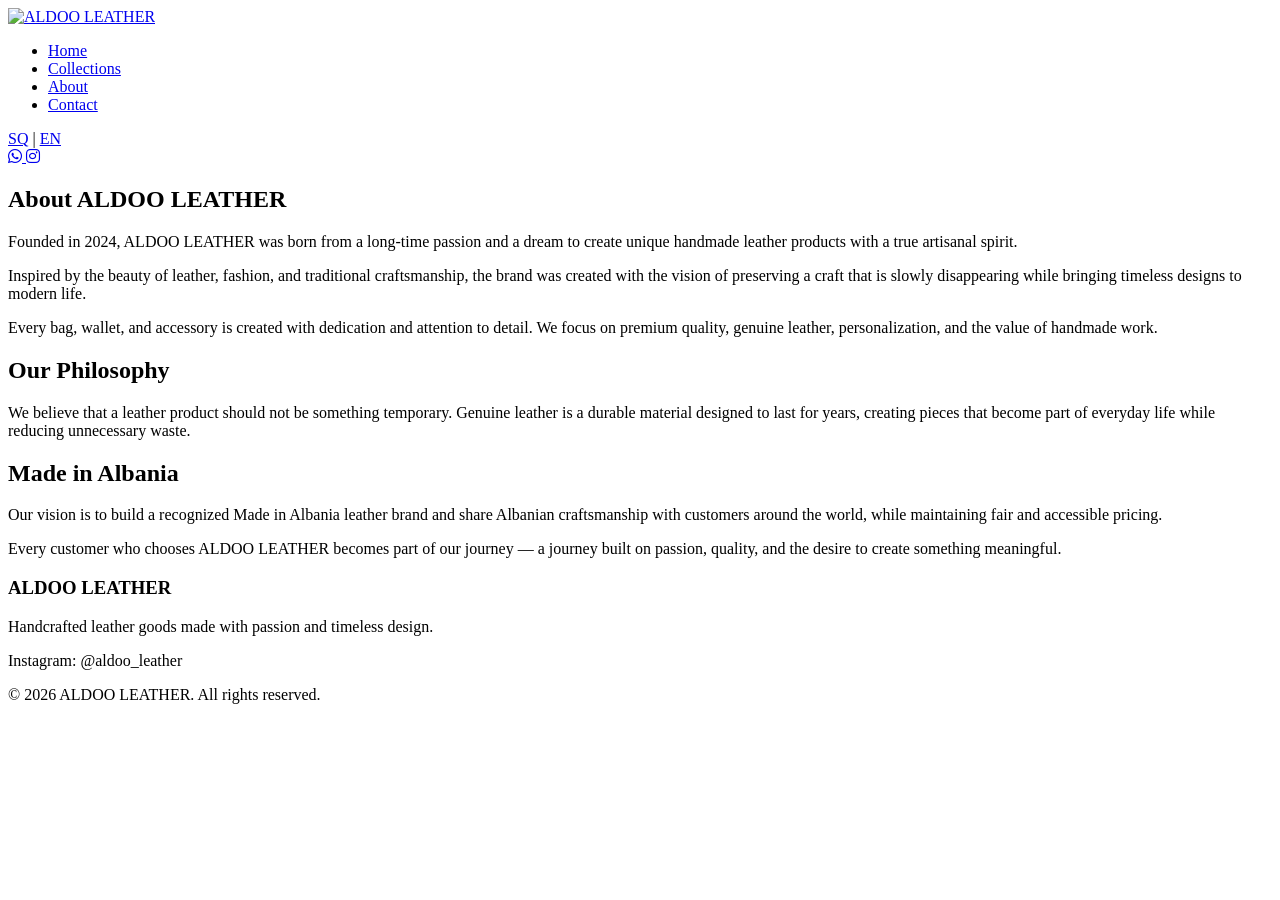
==== about.html @ cb7b9ba0 "Initial ALDOO LEATHER website" ====
<!DOCTYPE html>
<html lang="en">

<head>

<meta charset="UTF-8">
<meta name="viewport" content="width=device-width, initial-scale=1.0">

<title>About — ALDOO LEATHER</title>

<link rel="stylesheet" href="css/style.css">

<link rel="stylesheet" href="https://cdnjs.cloudflare.com/ajax/libs/font-awesome/6.5.0/css/all.min.css">

</head>


<body>


<header class="site-header">

<div class="header-inner">


<a href="index.html" class="logo">
<img src="images/logo.png" alt="ALDOO LEATHER">
</a>



<nav class="main-nav">

<ul>

<li><a href="index.html">Home</a></li>
<li><a href="collections.html">Collections</a></li>
<li><a href="about.html">About</a></li>
<li><a href="contact.html">Contact</a></li>

</ul>

</nav>



<div class="language-switch">

<a href="#" class="active">SQ</a>
<span>|</span>
<a href="#">EN</a>

</div>




<div class="header-icons">

<a href="https://wa.me/355685789000" target="_blank" rel="noopener">
<i class="fa-brands fa-whatsapp"></i>
</a>


<a href="https://instagram.com/aldoo_leather" target="_blank" rel="noopener">
<i class="fa-brands fa-instagram"></i>
</a>


</div>


</div>

</header>





<main>


<section class="about-page">


<div class="container">


<h1>
About ALDOO LEATHER
</h1>



<p>
Founded in 2024, ALDOO LEATHER was born from a long-time passion and a dream to create unique handmade leather products with a true artisanal spirit.
</p>



<p>
Inspired by the beauty of leather, fashion, and traditional craftsmanship, the brand was created with the vision of preserving a craft that is slowly disappearing while bringing timeless designs to modern life.
</p>



<p>
Every bag, wallet, and accessory is created with dedication and attention to detail. We focus on premium quality, genuine leather, personalization, and the value of handmade work.
</p>



<h2>
Our Philosophy
</h2>



<p>
We believe that a leather product should not be something temporary. Genuine leather is a durable material designed to last for years, creating pieces that become part of everyday life while reducing unnecessary waste.
</p>



<h2>
Made in Albania
</h2>



<p>
Our vision is to build a recognized Made in Albania leather brand and share Albanian craftsmanship with customers around the world, while maintaining fair and accessible pricing.
</p>



<p>
Every customer who chooses ALDOO LEATHER becomes part of our journey — a journey built on passion, quality, and the desire to create something meaningful.
</p>



</div>


</section>


</main>





<footer class="site-footer">

<div class="container">


<h3>
ALDOO LEATHER
</h3>


<p>
Handcrafted leather goods made with passion and timeless design.
</p>


<p>
Instagram: @aldoo_leather
</p>


<p>
© 2026 ALDOO LEATHER. All rights reserved.
</p>


</div>

</footer>





<script src="js/products.js"></script>
<script src="js/languages.js"></script>
<script src="js/main.js"></script>



</body>

</html>
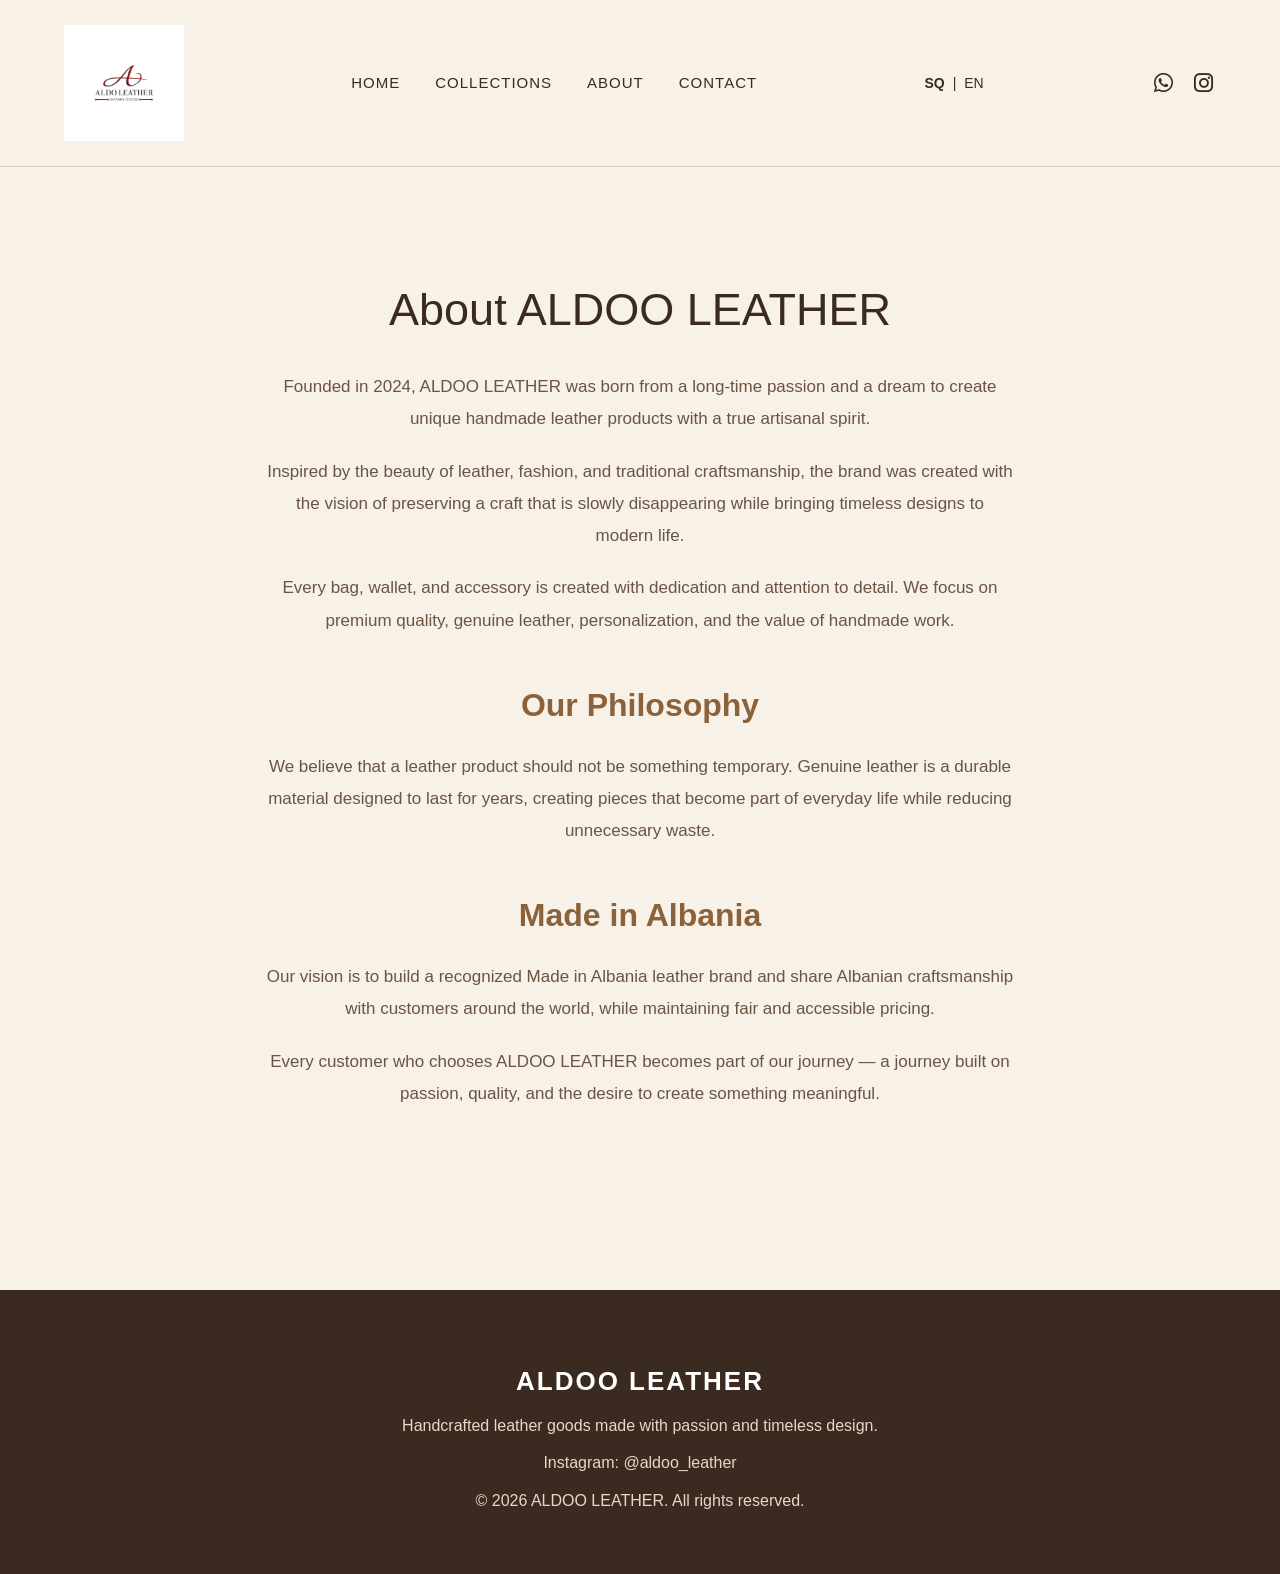
==== commit f95e0cf7: "Fix paths for all pages" ====
--- a/about.html
+++ b/about.html
@@ -8,7 +8,7 @@
 
 <title>About — ALDOO LEATHER</title>
 
-<link rel="stylesheet" href="css/style.css">
+<link rel="stylesheet" href="CSS/style.css">
 
 <link rel="stylesheet" href="https://cdnjs.cloudflare.com/ajax/libs/font-awesome/6.5.0/css/all.min.css">
 
@@ -24,7 +24,7 @@
 
 
 <a href="index.html" class="logo">
-<img src="images/logo.png" alt="ALDOO LEATHER">
+<img src="IMAGES/logo.png" alt="ALDOO LEATHER">
 </a>
 
 
@@ -186,9 +186,9 @@
 
 
 
-<script src="js/products.js"></script>
-<script src="js/languages.js"></script>
-<script src="js/main.js"></script>
+<script src="JS/products.js"></script>
+<script src="JS/languages.js"></script>
+<script src="JS/main.js"></script>
 
 
 
--- a/CSS/style.css
+++ b/CSS/style.css
@@ -0,0 +1,922 @@
+* {
+box-sizing: border-box;
+}
+
+body {
+margin: 0;
+font-family: Arial, sans-serif;
+background: #f7f1e8;
+color: #3b2a20;
+}
+
+.container {
+width: 90%;
+max-width: 1200px;
+margin: auto;
+}
+
+.logo {
+font-size: 28px;
+font-weight: bold;
+}
+
+.logo small {
+display: block;
+font-size: 14px;
+}
+
+.product-grid {
+display: grid;
+grid-template-columns: repeat(3, 1fr);
+gap: 30px;
+}
+
+.product-card img {
+width: 100%;
+height: 350px;
+object-fit: cover;
+}
+
+.product-card {
+background: white;
+padding: 20px;
+border-radius: 10px;
+}
+
+button, a {
+text-decoration: none;
+}
+.site-header {
+padding: 25px 0;
+background: #f7f1e8;
+}
+
+.header-inner {
+width: 90%;
+max-width: 1200px;
+margin: auto;
+display: flex;
+align-items: center;
+justify-content: space-between;
+}
+
+.main-nav ul {
+display: flex;
+gap: 35px;
+list-style: none;
+margin: 0;
+padding: 0;
+}
+
+.main-nav a {
+  color: #3b2a20;
+  font-size: 14px;
+  text-decoration: none;
+  letter-spacing: 2px;
+  text-transform: uppercase;
+  padding: 8px 0;
+  position: relative;
+  transition: 0.3s;
+}
+
+.main-nav a::after {
+  content: "";
+  position: absolute;
+  left: 0;
+  bottom: 0;
+  width: 0;
+  height: 1px;
+  background: #8b6239;
+  transition: 0.3s;
+}
+
+.main-nav a:hover::after {
+  width: 100%;
+}
+
+.main-nav a:hover {
+  color: #8b6239;
+}
+
+.main-nav a:hover,
+.main-nav .active {
+color: #9a6b3f;
+}
+
+.header-icons {
+  display: flex;
+  gap: 15px;
+}
+
+.header-icons a {
+  width: 28px;
+  height: 28px;
+  display: flex;
+  align-items: center;
+  justify-content: center;
+  color: #3b2a20;
+  text-decoration: none;
+  cursor: pointer;
+}
+
+.header-icons i {
+  font-size: 22px;
+}
+.gallery-main img,
+#gallery-main-img {
+width: 100%;
+max-width: 550px;
+height: 550px;
+object-fit: contain;
+}
+#gallery-main-video {
+width: 100%;
+max-width: 550px;
+height: 550px;
+object-fit: contain;
+display: none;
+}
+
+.gallery-thumbs {
+display: flex;
+gap: 10px;
+margin-top: 15px;
+}
+
+.gallery-thumbs img {
+width: 80px;
+height: 80px;
+object-fit: cover;
+cursor: pointer;
+border-radius: 8px;
+}
+.header-icons a svg {
+width: 18px !important;
+height: 18px !important;
+}
+
+.header-icons a {
+width: 25px !important;
+height: 25px !important;
+}
+.pd-contact svg {
+width: 18px !important;
+height: 18px !important;
+}
+
+.pd-contact .btn {
+display: flex;
+align-items: center;
+gap: 10px;
+}
+
+.pd-contact .btn svg {
+flex-shrink: 0;
+}
+.hero {
+min-height: 420px;
+display: flex;
+align-items: center;
+justify-content: center;
+text-align: center;
+background: #f3eadc;
+padding: 50px 20px;
+}
+
+.hero-content {
+max-width: 700px;
+}
+
+.hero h1 {
+font-size: 42px;
+font-weight: 500;
+color: #3b2a20;
+margin-bottom: 15px;
+}
+
+.hero p {
+font-size: 16px;
+line-height: 1.5;
+color: #6b5444;
+margin-bottom: 25px;
+}
+
+.hero-btn {
+  display: inline-block;
+  padding: 16px 45px;
+  background: #3b2a20;
+  color: white;
+  border-radius: 40px;
+  text-decoration: none;
+  font-size: 15px;
+  letter-spacing: 2px;
+  text-transform: uppercase;
+  transition: 0.3s;
+  border: 1px solid #3b2a20;
+}
+.hero-btn:hover {
+  background: transparent;
+  color: #3b2a20;
+}
+
+.hero-btn:hover {
+  background: transparent;
+  color: #3b2a20;
+}
+
+.hero-btn:hover {
+background: #8b6239;
+}
+
+
+.about-home {
+padding: 70px 0;
+text-align: center;
+}
+
+.about-home h2 {
+font-size: 35px;
+font-weight: 500;
+margin-bottom: 20px;
+}
+
+
+.about-home p {
+max-width: 650px;
+margin: auto;
+line-height: 1.8;
+color: #6b5444;
+}
+
+
+.featured {
+padding: 60px 0;
+}
+
+.section-title {
+text-align: center;
+margin-bottom: 40px;
+}
+
+.section-title h2 {
+font-size: 35px;
+font-weight: 500;
+}
+.site-header {
+  background: #f7f1e8;
+  padding: 25px 0;
+  border-bottom: 1px solid rgba(59,42,32,0.15);
+}
+
+.header-inner {
+  width: 90%;
+  max-width: 1200px;
+  margin: auto;
+  display: flex;
+  align-items: center;
+  justify-content: space-between;
+}
+
+
+.logo {
+  color: #3b2a20;
+  text-decoration: none;
+  font-size: 32px;
+  letter-spacing: 3px;
+  font-weight: 600;
+}
+
+
+.logo small {
+  display: block;
+  font-size: 12px;
+  letter-spacing: 5px;
+  text-align: center;
+  margin-top: 5px;
+}
+
+
+.main-nav ul {
+  list-style: none;
+  display: flex;
+  gap: 35px;
+  margin: 0;
+  padding: 0;
+}
+
+
+.main-nav a {
+  color: #3b2a20;
+  text-decoration: none;
+  font-size: 15px;
+  letter-spacing: 1px;
+}
+
+
+.main-nav a:hover {
+  color: #8b6239;
+}
+.header-icons {
+  display: flex;
+  align-items: center;
+  gap: 15px;
+}
+
+.header-icons a {
+  font-size: 12px;
+  color: #3b2a20;
+  text-decoration: none;
+  letter-spacing: 0;
+}
+
+.header-icons a:hover {
+  color: #8b6239;
+}
+.product-grid {
+  display: grid;
+  grid-template-columns: repeat(3, 1fr);
+  gap: 35px;
+  margin-top: 40px;
+}
+
+.product-card {
+  background: transparent;
+  padding: 20px;
+  border-radius: 0;
+  transition: 0.3s;
+  text-align: center;
+}
+
+.product-card:hover {
+  transform: translateY(-5px);
+}
+
+.product-card img {
+  width: 100%;
+  height: 350px;
+  object-fit: cover;
+}
+
+.product-card h3 {
+  color: #3b2a20;
+  font-size: 22px;
+  margin-top: 20px;
+}
+
+.product-card p {
+  color: #8b6239;
+  font-size: 18px;
+}
+
+.product-card a {
+  display: inline-block;
+  margin-top: 20px;
+  padding: 12px 30px;
+  background: transparent;
+  color: #3b2a20;
+  border: 1px solid #3b2a20;
+  border-radius: 30px;
+  text-decoration: none;
+  font-size: 14px;
+  letter-spacing: 1px;
+  transition: 0.3s;
+}
+
+.product-card a:hover {
+  background: #3b2a20;
+  color: white;
+}
+.product-detail {
+  display: grid;
+  grid-template-columns: 1fr 1fr;
+  gap: 60px;
+  padding: 80px 0;
+}
+
+
+.gallery-main img {
+  width: 100%;
+  max-height: 600px;
+  object-fit: cover;
+}
+
+
+.gallery-thumbs {
+  display: flex;
+  gap: 15px;
+  margin-top: 20px;
+}
+
+
+.gallery-thumbs img {
+  width: 80px;
+  height: 80px;
+  object-fit: cover;
+  cursor: pointer;
+}
+
+
+.pd-name {
+  font-size: 38px;
+  color: #3b2a20;
+  font-weight: 500;
+  letter-spacing: 1px;
+  line-height: 1.2;
+}
+
+
+.pd-price {
+  display: block;
+  font-size: 28px;
+  color: #8b6239;
+  margin: 25px 0;
+  letter-spacing: 1px;
+  font-weight: 500;
+}
+
+
+.pd-desc {
+  color: #6b5444;
+  line-height: 2;
+  font-size: 16px;
+  letter-spacing: 0.3px;
+}
+
+
+.pd-contact {
+  margin-top: 35px;
+  display: flex;
+  gap: 15px;
+}
+
+
+.pd-contact .btn {
+  padding: 14px 28px;
+  text-decoration: none;
+  border-radius: 30px;
+  font-size: 14px;
+  letter-spacing: 1px;
+  transition: 0.3s;
+}
+
+
+.btn-whatsapp {
+  background: #3b2a20;
+  color: white;
+}
+
+
+.btn-instagram {
+  border: 1px solid #3b2a20;
+  color: #3b2a20;
+}
+.reviews-page {
+  padding: 80px 20px;
+  text-align: center;
+}
+
+.reviews-page h1 {
+  font-size: 45px;
+  color: #3b2a20;
+  font-weight: 500;
+  margin-bottom: 20px;
+}
+
+.reviews-page p {
+  color: #6b5444;
+  line-height: 1.7;
+}
+
+
+.reviews-grid {
+  display: grid;
+  grid-template-columns: repeat(3, 1fr);
+  gap: 30px;
+  margin-top: 50px;
+}
+
+
+.review-card {
+  background: white;
+  padding: 35px;
+  border-radius: 8px;
+  text-align: center;
+}
+
+
+.review-card h3 {
+  color: #8b6239;
+  letter-spacing: 3px;
+  font-size: 20px;
+}
+
+
+.review-card p {
+  margin-top: 20px;
+  font-size: 16px;
+}
+.contact-page {
+  padding: 80px 20px;
+  text-align: center;
+}
+
+.contact-page h1 {
+  font-size: 45px;
+  color: #3b2a20;
+  font-weight: 500;
+  margin-bottom: 20px;
+}
+
+.contact-page p {
+  color: #6b5444;
+  line-height: 1.8;
+}
+
+
+.contact-box {
+  max-width: 500px;
+  margin: 50px auto;
+  background: white;
+  padding: 40px;
+  border-radius: 8px;
+  text-align: left;
+}
+
+
+.contact-box p {
+  padding: 15px 0;
+  border-bottom: 1px solid #eee;
+}
+
+
+.contact-box strong {
+  color: #3b2a20;
+}
+.logo img {
+  width: 120px;
+  height: auto;
+  display: block;
+}
+.site-footer {
+  background: #3b2a20;
+  color: white;
+  text-align: center;
+  padding: 50px 20px;
+  margin-top: 80px;
+}
+
+.site-footer h3 {
+  margin-bottom: 15px;
+  font-size: 26px;
+  letter-spacing: 2px;
+}
+
+.site-footer p {
+  margin: 10px 0;
+  color: #e6d8c7;
+  line-height: 1.7;
+}
+.why-us {
+  padding: 80px 20px;
+  background: #ffffff;
+}
+
+.why-us h2 {
+  text-align: center;
+  font-size: 38px;
+  color: #3b2a20;
+  margin-bottom: 50px;
+}
+
+.why-grid {
+  display: grid;
+  grid-template-columns: repeat(3, 1fr);
+  gap: 30px;
+}
+
+.why-card {
+  background: #f7f1e8;
+  padding: 35px;
+  border-radius: 8px;
+  text-align: center;
+}
+
+.why-card h3 {
+  color: #3b2a20;
+  margin-bottom: 15px;
+}
+
+.why-card p {
+  color: #6b5444;
+  line-height: 1.7;
+}
+.about-page {
+  padding: 80px 20px;
+  text-align: center;
+}
+
+.about-page h1 {
+  font-size: 45px;
+  color: #3b2a20;
+  font-weight: 500;
+  margin-bottom: 35px;
+}
+
+.about-page h2 {
+  margin-top: 50px;
+  font-size: 32px;
+  color: #8b6239;
+}
+
+.about-page p {
+  max-width: 750px;
+  margin: 20px auto;
+  color: #6b5444;
+  line-height: 1.9;
+  font-size: 17px;
+}
+@media (max-width: 768px) {
+
+.header-inner {
+  flex-direction: column;
+  gap: 20px;
+}
+
+.main-nav ul {
+  flex-wrap: wrap;
+  justify-content: center;
+  gap: 15px;
+}
+
+.logo img {
+  width: 100px;
+}
+.gallery-main img,
+#gallery-main-img,
+#gallery-main-video {
+height: 320px;
+max-width: 100%;
+}
+
+.hero h1 {
+  font-size: 48px;
+  font-weight: 500;
+  color: #3b2a20;
+  letter-spacing: 2px;
+  line-height: 1.2;
+}
+
+.hero p {
+  font-size: 18px;
+  line-height: 1.8;
+  color: #6b5444;
+  max-width: 650px;
+  margin: 0 auto 35px;
+  letter-spacing: 0.3px;
+}
+
+.product-grid {
+  grid-template-columns: 1fr;
+}
+
+.product-card img {
+  height: 320px;
+}
+
+.product-detail {
+  grid-template-columns: 1fr;
+  gap: 30px;
+}
+
+.pd-name {
+  font-size: 32px;
+}
+
+.why-grid,
+.reviews-grid {
+  grid-template-columns: 1fr;
+}
+
+.site-footer {
+  padding: 40px 20px;
+}
+
+}
+.filter-bar {
+  display: flex;
+  justify-content: center;
+  gap: 15px;
+  margin: 40px 0;
+  flex-wrap: wrap;
+}
+
+.filter-btn {
+  background: transparent;
+  border: 1px solid #3b2a20;
+  color: #3b2a20;
+  padding: 12px 25px;
+  border-radius: 30px;
+  font-size: 15px;
+  cursor: pointer;
+  transition: 0.3s;
+}
+
+.filter-btn:hover,
+.filter-btn.active {
+  background: #3b2a20;
+  color: white;
+}
+.header-icons a {
+  font-size: 22px;
+  color: #3b2a20;
+}
+
+.header-icons a:hover {
+  color: #8b6239;
+}
+.video-thumb {
+width: 80px;
+height: 80px;
+position: relative;
+overflow: hidden;
+border-radius: 8px;
+cursor: pointer;
+}
+
+.video-thumb video {
+width: 100%;
+height: 100%;
+object-fit: cover;
+}
+
+
+.video-thumb span {
+position: absolute;
+top: 50%;
+left: 50%;
+transform: translate(-50%, -50%);
+font-size: 25px;
+color: white;
+}
+.language-switch {
+display: flex;
+align-items: center;
+gap: 8px;
+font-size: 14px;
+}
+
+.language-switch a {
+color: #3b2a20;
+text-decoration: none;
+}
+
+.language-switch .active {
+font-weight: bold;
+}
+.media-lightbox {
+display: none;
+position: fixed;
+top: 0;
+left: 0;
+width: 100%;
+height: 100%;
+background: rgba(0,0,0,0.9);
+z-index: 9999;
+align-items: center;
+justify-content: center;
+padding: 20px;
+box-sizing: border-box;
+}
+
+.media-lightbox img,
+.media-lightbox video {
+max-width: 90vw;
+max-height: 85vh;
+width: auto;
+height: auto;
+object-fit: contain;
+border-radius: 10px;
+}
+
+#lightbox-close {
+position: absolute;
+top: 15px;
+right: 20px;
+font-size: 40px;
+color: white;
+background: transparent;
+border: none;
+cursor: pointer;
+z-index: 10000;
+}
+
+
+/* Telefon */
+@media (max-width: 768px) {
+
+.media-lightbox {
+padding: 15px;
+}
+
+.media-lightbox img,
+.media-lightbox video {
+max-width: 95vw;
+max-height: 75vh;
+border-radius: 8px;
+}
+
+#lightbox-close {
+top: 10px;
+right: 15px;
+font-size: 35px;
+}
+
+}
+.contact-page {
+padding: 100px 20px;
+background: #f3eadc;
+text-align: center;
+}
+
+
+.contact-page h1 {
+font-size: 45px;
+font-weight: 500;
+color: #3b2a20;
+margin-bottom: 20px;
+}
+
+
+.contact-intro {
+max-width: 650px;
+margin: 0 auto 50px;
+font-size: 18px;
+line-height: 1.8;
+color: #6b5444;
+}
+
+
+.contact-box {
+max-width: 650px;
+margin: auto;
+display: flex;
+flex-direction: column;
+gap: 20px;
+}
+
+
+.contact-item {
+display: flex;
+align-items: center;
+gap: 25px;
+padding: 25px;
+background: #fff;
+border-radius: 15px;
+text-decoration: none;
+color: #3b2a20;
+box-shadow: 0 10px 30px rgba(0,0,0,0.08);
+transition: 0.3s;
+}
+
+
+.contact-item:hover {
+transform: translateY(-5px);
+}
+
+
+.contact-item i {
+font-size: 35px;
+color: #3b2a20;
+width: 45px;
+}
+
+
+.contact-item h3 {
+margin: 0 0 5px;
+font-size: 20px;
+}
+
+
+.contact-item p {
+margin: 0;
+color: #6b5444;
+}
+
+
+@media(max-width:768px){
+
+.contact-page h1 {
+font-size: 34px;
+}
+
+
+.contact-item {
+padding: 20px;
+}
+
+}
+.video-thumb-image {
+    width:100%;
+    height:100%;
+    object-fit:cover;
+}
